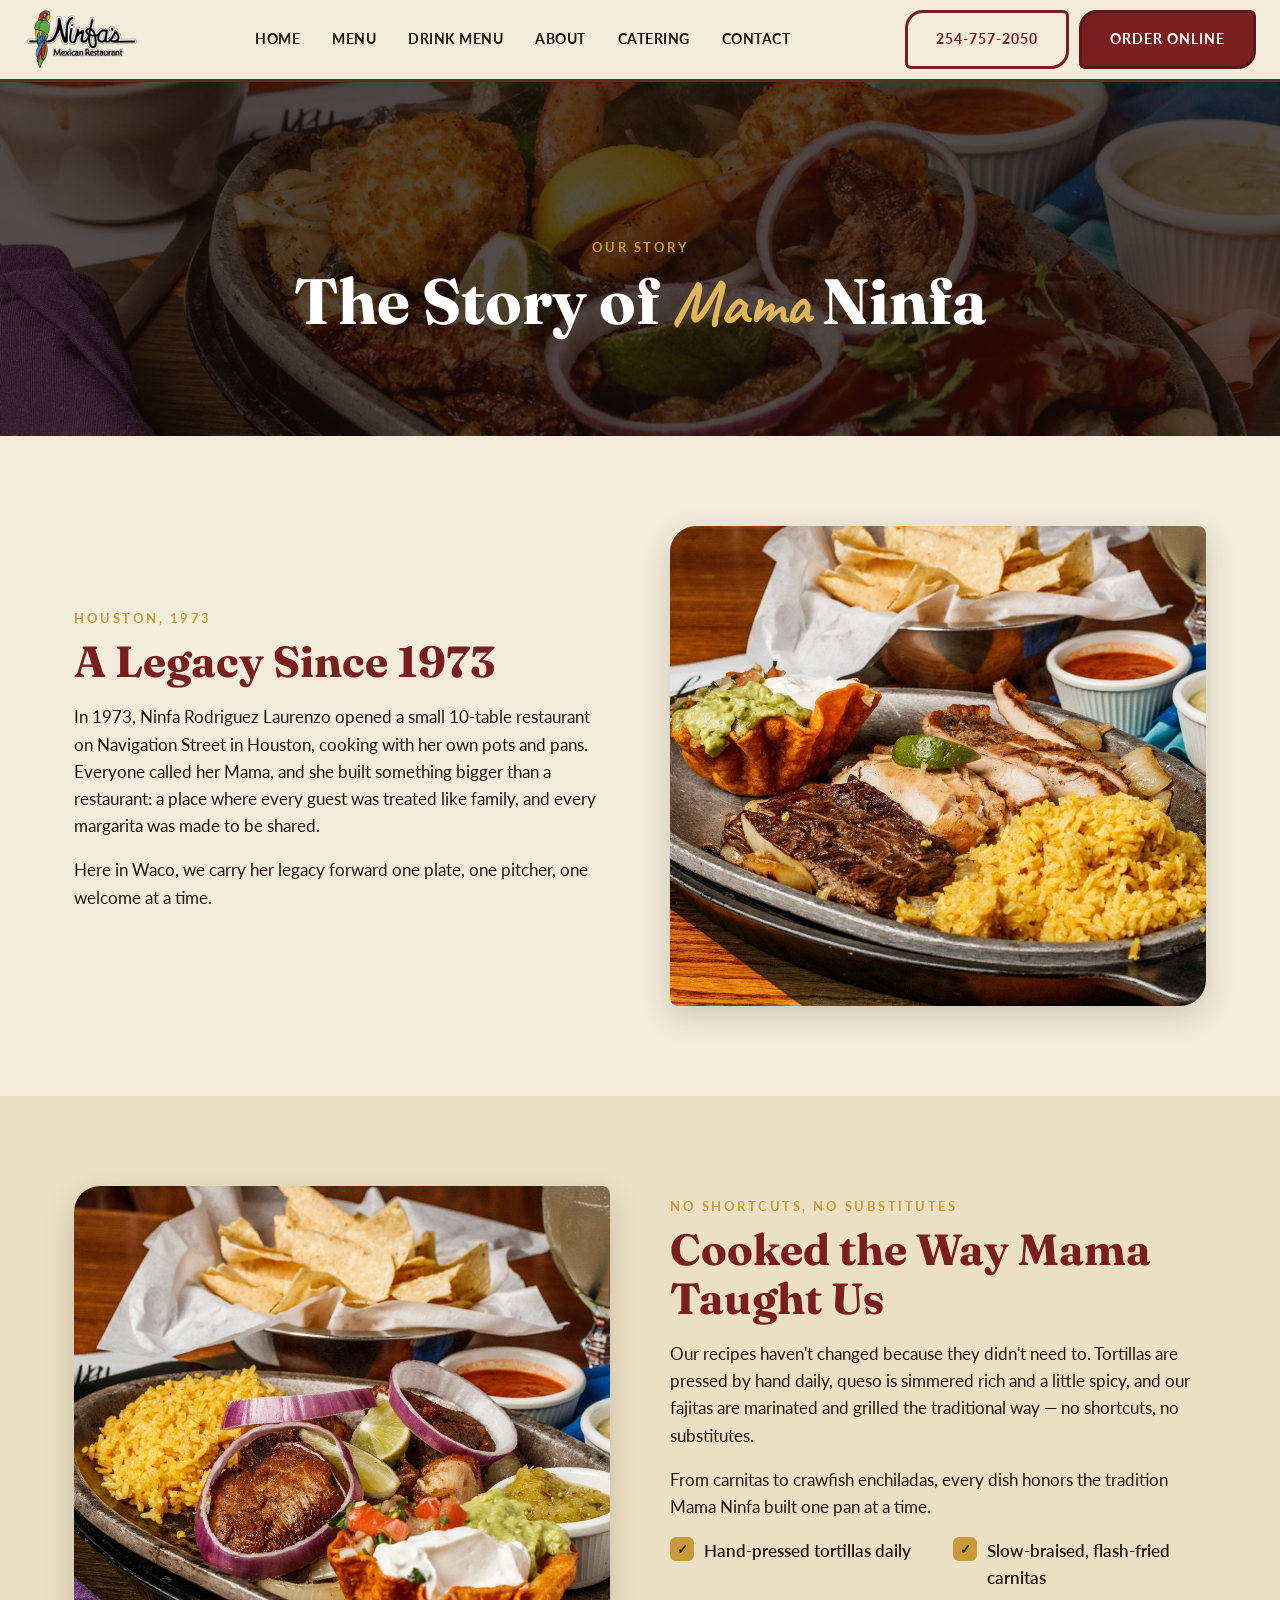
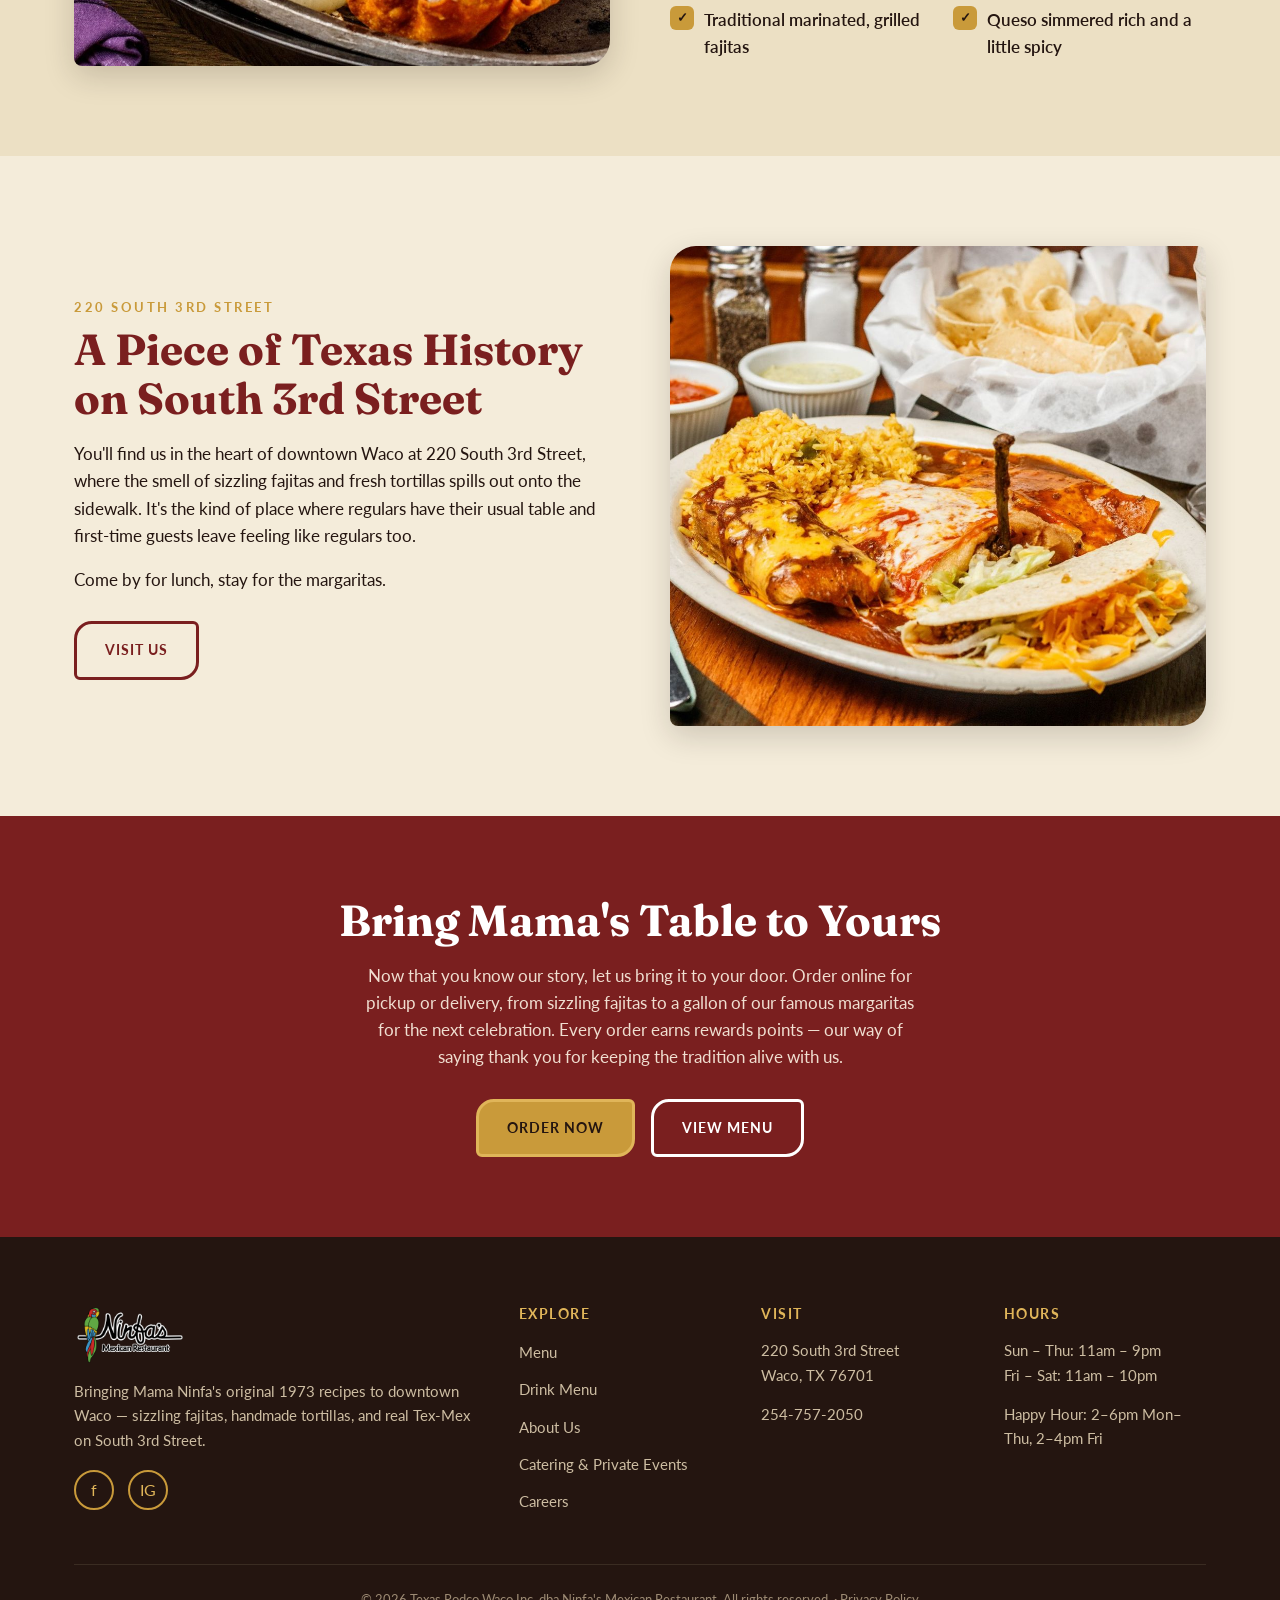
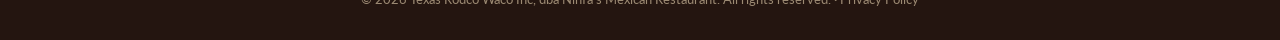
==== about.html @ 849c065f "Add files via upload" ====
<!DOCTYPE html>
<html lang="en">
<head>
<meta charset="UTF-8">
<meta name="viewport" content="width=device-width, initial-scale=1.0">
<title>About Us | Ninfa's Mexican Restaurant | Waco, TX</title>
<meta name="description" content="The story of Mama Ninfa — from a 10-table restaurant in Houston in 1973 to downtown Waco's own Ninfa's Mexican Restaurant on South 3rd Street.">
<link rel="preconnect" href="https://fonts.googleapis.com">
<link rel="preconnect" href="https://fonts.gstatic.com" crossorigin>
<link href="https://fonts.googleapis.com/css2?family=Fraunces:wght@600;700&family=Lato:wght@400;700;900&family=Caveat:wght@700&display=swap" rel="stylesheet">
<link rel="stylesheet" href="site.css">
</head>
<body>

<header class="site-header">
  <div class="nav-wrap">
    <a href="index.html" class="nav-logo"><img src="images/logo.png" alt="Ninfa's Mexican Restaurant"></a>
    <nav>
      <ul class="nav-links" id="navLinks">
        <li><a href="index.html">Home</a></li>
        <li><a href="menu.html">Menu</a></li>
        <li><a href="drink-menu.html">Drink Menu</a></li>
        <li><a href="about.html">About</a></li>
        <li><a href="catering.html">Catering</a></li>
        <li><a href="contact.html">Contact</a></li>
      </ul>
    </nav>
    <div class="nav-cta">
      <a href="tel:2547572050" class="btn btn-outline">254-757-2050</a>
      <a href="https://www.ninfaswaco.com/stores" class="btn btn-primary" target="_blank" rel="noopener">Order Online</a>
      <button class="nav-toggle" id="navToggle" aria-label="Toggle menu">&#9776;</button>
    </div>
  </div>
</header>

<div class="page-hero" style="background-image:url('images/food/parrilla-mixta.jpg');">
  <div class="inner container">
    <span class="eyebrow">Our Story</span>
    <h1>The Story of <span class="script" style="color:var(--gold-light);">Mama</span> Ninfa</h1>
  </div>
</div>

<section>
  <div class="container">
    <div class="split">
      <div>
        <span class="eyebrow">Houston, 1973</span>
        <h2>A Legacy Since 1973</h2>
        <p>In 1973, Ninfa Rodriguez Laurenzo opened a small 10-table restaurant on Navigation Street in Houston, cooking with her own pots and pans. Everyone called her Mama, and she built something bigger than a restaurant: a place where every guest was treated like family, and every margarita was made to be shared.</p>
        <p>Here in Waco, we carry her legacy forward one plate, one pitcher, one welcome at a time.</p>
      </div>
      <div>
        <img src="images/food/tommie.jpg" alt="Fajita platter at Ninfa's Mexican Restaurant">
      </div>
    </div>
  </div>
</section>

<section class="section-alt">
  <div class="container">
    <div class="split reverse">
      <div>
        <span class="eyebrow">No Shortcuts, No Substitutes</span>
        <h2>Cooked the Way Mama Taught Us</h2>
        <p>Our recipes haven't changed because they didn't need to. Tortillas are pressed by hand daily, queso is simmered rich and a little spicy, and our fajitas are marinated and grilled the traditional way &mdash; no shortcuts, no substitutes.</p>
        <p>From carnitas to crawfish enchiladas, every dish honors the tradition Mama Ninfa built one pan at a time.</p>
        <ul class="checklist">
          <li>Hand-pressed tortillas daily</li>
          <li>Slow-braised, flash-fried carnitas</li>
          <li>Traditional marinated, grilled fajitas</li>
          <li>Queso simmered rich and a little spicy</li>
        </ul>
      </div>
      <div>
        <img src="images/food/carnita.jpg" alt="Carnitas at Ninfa's Mexican Restaurant">
      </div>
    </div>
  </div>
</section>

<section>
  <div class="container">
    <div class="split">
      <div>
        <span class="eyebrow">220 South 3rd Street</span>
        <h2>A Piece of Texas History on South 3rd Street</h2>
        <p>You'll find us in the heart of downtown Waco at 220 South 3rd Street, where the smell of sizzling fajitas and fresh tortillas spills out onto the sidewalk. It's the kind of place where regulars have their usual table and first-time guests leave feeling like regulars too.</p>
        <p>Come by for lunch, stay for the margaritas.</p>
        <div style="margin-top:28px;">
          <a href="contact.html" class="btn btn-outline">Visit Us</a>
        </div>
      </div>
      <div>
        <img src="images/food/presidente.jpg" alt="El Presidente plato at Ninfa's Mexican Restaurant">
      </div>
    </div>
  </div>
</section>

<section class="cta-banner">
  <div class="container">
    <h2>Bring Mama's Table to Yours</h2>
    <p>Now that you know our story, let us bring it to your door. Order online for pickup or delivery, from sizzling fajitas to a gallon of our famous margaritas for the next celebration. Every order earns rewards points &mdash; our way of saying thank you for keeping the tradition alive with us.</p>
    <div class="hero-ctas" style="justify-content:center;">
      <a href="https://www.ninfaswaco.com/stores" class="btn btn-gold" target="_blank" rel="noopener">Order Now</a>
      <a href="menu.html" class="btn btn-outline" style="border-color:#fff;color:#fff;">View Menu</a>
    </div>
  </div>
</section>

<footer class="site-footer">
  <div class="container">
    <div class="footer-grid">
      <div>
        <div class="footer-logo"><img src="images/logo.png" alt="Ninfa's Mexican Restaurant"></div>
        <p>Bringing Mama Ninfa's original 1973 recipes to downtown Waco &mdash; sizzling fajitas, handmade tortillas, and real Tex-Mex on South 3rd Street.</p>
        <div class="footer-social">
          <a href="https://www.facebook.com/NinfasWaco/" target="_blank" rel="noopener" aria-label="Facebook">f</a>
          <a href="https://www.instagram.com/ninfaswaco/" target="_blank" rel="noopener" aria-label="Instagram">IG</a>
        </div>
      </div>
      <div>
        <h4>Explore</h4>
        <ul>
          <li><a href="menu.html">Menu</a></li>
          <li><a href="drink-menu.html">Drink Menu</a></li>
          <li><a href="about.html">About Us</a></li>
          <li><a href="catering.html">Catering &amp; Private Events</a></li>
          <li><a href="careers.html">Careers</a></li>
        </ul>
      </div>
      <div>
        <h4>Visit</h4>
        <p>220 South 3rd Street<br>Waco, TX 76701</p>
        <p><a href="tel:2547572050">254-757-2050</a></p>
      </div>
      <div>
        <h4>Hours</h4>
        <p>Sun &ndash; Thu: 11am &ndash; 9pm<br>Fri &ndash; Sat: 11am &ndash; 10pm</p>
        <p>Happy Hour: 2&ndash;6pm Mon&ndash;Thu, 2&ndash;4pm Fri</p>
      </div>
    </div>
    <div class="footer-bottom">
      &copy; 2026 Texas Rodco Waco Inc, dba Ninfa's Mexican Restaurant. All rights reserved. &middot; <a href="privacy-policy.html">Privacy Policy</a>
    </div>
  </div>
</footer>

<script>
document.getElementById('navToggle').addEventListener('click', function(){
  document.getElementById('navLinks').classList.toggle('open');
});
</script>
</body>
</html>
---- site.css ----
/* =========================================================
   Ninfa's Mexican Restaurant — site stylesheet
   Brand system derived from Ninfa's own marketing materials:
   deep maroon, warm gold, cream background, near-black text,
   a small teal accent. Headline font: Fraunces (bold display
   serif, echoes the bold editorial serif used in their social
   posts). Body font: Lato.
   ========================================================= */

:root {
  --maroon: #7a1f1f;
  --maroon-dark: #5c1717;
  --gold: #c99a3a;
  --gold-light: #e0b559;
  --cream: #f4ecda;
  --cream-dark: #ece0c4;
  --ink: #241510;
  --ink-soft: #4a3a30;
  --teal: #2f6e6a;
  --white: #ffffff;
  --shadow: 0 10px 30px rgba(36, 21, 16, 0.18);
  --radius-lg: 26px 8px;
  --radius-md: 18px 6px;
}

* { box-sizing: border-box; }
html { scroll-behavior: smooth; }
body {
  margin: 0;
  background: var(--cream);
  color: var(--ink);
  font-family: 'Lato', sans-serif;
  font-size: 17px;
  line-height: 1.6;
}

h1, h2, h3, h4 {
  font-family: 'Fraunces', serif;
  font-weight: 700;
  color: var(--maroon);
  margin: 0 0 0.4em;
  line-height: 1.12;
}

h1 { font-size: clamp(2.6rem, 5vw, 4.4rem); }
h2 { font-size: clamp(2rem, 3.4vw, 2.9rem); }
h3 { font-size: clamp(1.3rem, 2vw, 1.6rem); }

p { margin: 0 0 1em; }

a { color: inherit; text-decoration: none; }

.eyebrow {
  display: inline-block;
  font-family: 'Lato', sans-serif;
  font-weight: 700;
  letter-spacing: 2.5px;
  text-transform: uppercase;
  font-size: 0.82rem;
  color: var(--gold);
  margin-bottom: 0.6em;
}

.script {
  font-family: 'Caveat', cursive;
  font-weight: 700;
  color: var(--teal);
}

.container {
  max-width: 1180px;
  margin: 0 auto;
  padding: 0 24px;
}

img { max-width: 100%; display: block; }

/* ---------- Buttons ---------- */
.btn {
  display: inline-block;
  font-family: 'Lato', sans-serif;
  font-weight: 700;
  letter-spacing: 1px;
  text-transform: uppercase;
  font-size: 0.88rem;
  padding: 15px 28px;
  border-radius: var(--radius-md);
  border: 3px solid transparent;
  cursor: pointer;
  transition: all 0.2s ease;
}
.btn-primary {
  background: var(--maroon);
  color: var(--white);
  border-color: var(--maroon-dark);
}
.btn-primary:hover { background: var(--gold); color: var(--ink); border-color: var(--gold-light); }
.btn-outline {
  background: transparent;
  color: var(--maroon);
  border-color: var(--maroon);
}
.btn-outline:hover { background: var(--maroon); color: var(--white); }
.btn-gold {
  background: var(--gold);
  color: var(--ink);
  border-color: var(--gold-light);
}
.btn-gold:hover { background: var(--maroon); color: var(--white); border-color: var(--maroon-dark); }

/* ---------- Header / Nav ---------- */
.site-header {
  position: sticky;
  top: 0;
  z-index: 100;
  background: var(--cream);
  border-bottom: 3px solid var(--maroon);
}
.nav-wrap {
  display: flex;
  align-items: center;
  justify-content: space-between;
  padding: 10px 24px;
  max-width: 1280px;
  margin: 0 auto;
}
.nav-logo img { height: 58px; width: auto; }
.nav-links {
  display: flex;
  align-items: center;
  gap: 28px;
  list-style: none;
  margin: 0;
  padding: 0;
  font-weight: 700;
  text-transform: uppercase;
  font-size: 0.86rem;
  letter-spacing: 0.5px;
}
.nav-links a { padding: 6px 2px; border-bottom: 2px solid transparent; }
.nav-links a:hover { border-color: var(--gold); color: var(--maroon); }
.nav-cta { display: flex; gap: 10px; align-items: center; }
.nav-toggle {
  display: none;
  background: none;
  border: none;
  font-size: 1.8rem;
  color: var(--maroon);
  cursor: pointer;
}

@media (max-width: 920px) {
  .nav-links { display: none; position: absolute; top: 100%; left: 0; right: 0; background: var(--cream); flex-direction: column; align-items: flex-start; padding: 18px 24px; border-bottom: 3px solid var(--maroon); gap: 16px; }
  .nav-links.open { display: flex; }
  .nav-toggle { display: block; }
  .nav-cta .btn-outline { display: none; }
}

/* ---------- Hero ---------- */
.hero {
  position: relative;
  min-height: 86vh;
  display: flex;
  align-items: center;
  background-size: cover;
  background-position: center;
  color: var(--white);
}
.hero::after {
  content: '';
  position: absolute;
  inset: 0;
  background: linear-gradient(100deg, rgba(20,10,8,0.82) 0%, rgba(20,10,8,0.55) 45%, rgba(20,10,8,0.25) 100%);
}
.hero-content { position: relative; z-index: 2; max-width: 640px; padding: 60px 24px; }
.hero h1 { color: var(--white); }
.hero .eyebrow { color: var(--gold-light); }
.hero p.lead { font-size: 1.2rem; color: #f3e9d8; max-width: 520px; }
.hero-ctas { display: flex; gap: 16px; flex-wrap: wrap; margin-top: 28px; }

/* ---------- Sections ---------- */
section { padding: 90px 0; }
.section-alt { background: var(--cream-dark); }
.section-dark { background: var(--ink); color: #f3e9d8; }
.section-dark h2 { color: var(--gold-light); }
.section-head { max-width: 700px; margin: 0 auto 50px; text-align: center; }
.section-head.left { margin: 0 0 50px; text-align: left; }

/* ---------- Highlight / menu cards ---------- */
.card-grid {
  display: grid;
  grid-template-columns: repeat(3, 1fr);
  gap: 28px;
}
@media (max-width: 920px) { .card-grid { grid-template-columns: repeat(2, 1fr); } }
@media (max-width: 620px) { .card-grid { grid-template-columns: 1fr; } }

.dish-card {
  background: var(--white);
  border-radius: var(--radius-lg);
  overflow: hidden;
  box-shadow: var(--shadow);
  display: flex;
  flex-direction: column;
}
.dish-card img { height: 220px; width: 100%; object-fit: cover; }
.dish-card-body { padding: 22px 24px 26px; flex: 1; display: flex; flex-direction: column; }
.dish-card-body h3 { margin-bottom: 8px; }
.dish-card-body p { color: var(--ink-soft); font-size: 0.97rem; flex: 1; }
.dish-price { color: var(--maroon); font-weight: 700; font-family: 'Fraunces', serif; font-size: 1.15rem; margin-top: 6px; }

/* ---------- About / story split ---------- */
.split {
  display: grid;
  grid-template-columns: 1fr 1fr;
  gap: 60px;
  align-items: center;
}
@media (max-width: 860px) { .split { grid-template-columns: 1fr; gap: 36px; } }
.split img { border-radius: var(--radius-lg); box-shadow: var(--shadow); width: 100%; height: 480px; object-fit: cover; }
.split.reverse { direction: rtl; }
.split.reverse > * { direction: ltr; }

/* ---------- Checklist ---------- */
.checklist { list-style: none; margin: 0; padding: 0; display: grid; grid-template-columns: 1fr 1fr; gap: 14px 30px; }
@media (max-width: 560px) { .checklist { grid-template-columns: 1fr; } }
.checklist li { display: flex; align-items: flex-start; gap: 10px; font-weight: 600; }
.checklist li::before {
  content: '✓';
  flex: none;
  width: 24px; height: 24px;
  background: var(--gold);
  color: var(--ink);
  border-radius: 6px;
  display: flex; align-items: center; justify-content: center;
  font-size: 0.8rem;
  font-weight: 900;
}

/* ---------- Reviews ---------- */
.review-grid { display: grid; grid-template-columns: repeat(3, 1fr); gap: 26px; }
@media (max-width: 920px) { .review-grid { grid-template-columns: 1fr; } }
.review-card {
  background: var(--white);
  border-radius: var(--radius-md);
  padding: 28px 26px;
  box-shadow: var(--shadow);
}
.review-stars { color: var(--gold); letter-spacing: 2px; margin-bottom: 10px; font-size: 1.1rem; }
.review-quote { color: var(--ink-soft); font-size: 0.97rem; margin-bottom: 16px; }
.review-name { font-family: 'Fraunces', serif; font-weight: 700; color: var(--maroon); }
.review-source { font-size: 0.82rem; color: var(--ink-soft); text-transform: uppercase; letter-spacing: 1px; }

/* ---------- Instagram strip ---------- */
.insta-strip { display: grid; grid-template-columns: repeat(6, 1fr); gap: 4px; }
@media (max-width: 920px) { .insta-strip { grid-template-columns: repeat(3, 1fr); } }
.insta-strip a { display: block; aspect-ratio: 4/5; overflow: hidden; position: relative; }
.insta-strip img { width: 100%; height: 100%; object-fit: cover; transition: transform 0.3s ease; }
.insta-strip a:hover img { transform: scale(1.06); }

/* ---------- Footer ---------- */
.site-footer { background: var(--ink); color: #e8dcc8; padding: 70px 0 30px; }
.footer-grid { display: grid; grid-template-columns: 2fr 1fr 1fr 1fr; gap: 40px; margin-bottom: 50px; }
@media (max-width: 860px) { .footer-grid { grid-template-columns: 1fr 1fr; } }
.footer-grid h4 { color: var(--gold-light); text-transform: uppercase; font-family: 'Lato', sans-serif; font-size: 0.85rem; letter-spacing: 1.5px; margin-bottom: 16px; }
.footer-grid a, .footer-grid p { color: #cdbda2; font-size: 0.95rem; }
.footer-grid ul { list-style: none; margin: 0; padding: 0; display: flex; flex-direction: column; gap: 10px; }
.footer-logo img { height: 56px; margin-bottom: 16px; }
.footer-social { display: flex; gap: 14px; margin-top: 18px; }
.footer-social a { width: 40px; height: 40px; border: 2px solid var(--gold); border-radius: 50%; display: flex; align-items: center; justify-content: center; color: var(--gold-light); font-size: 1rem; }
.footer-bottom { border-top: 1px solid #3a2c22; padding-top: 24px; text-align: center; font-size: 0.82rem; color: #9c8a73; }

/* ---------- Page header (interior pages) ---------- */
.page-hero {
  padding: 150px 0 70px;
  background: var(--ink);
  color: var(--white);
  text-align: center;
  background-size: cover;
  background-position: center;
  position: relative;
}
.page-hero::after { content: ''; position: absolute; inset: 0; background: rgba(20,10,8,0.72); }
.page-hero .inner { position: relative; z-index: 2; }
.page-hero h1 { color: var(--white); }

/* ---------- Menu page ---------- */
.menu-nav {
  position: sticky;
  top: 80px;
  z-index: 50;
  background: var(--cream);
  border-bottom: 2px solid var(--gold);
  overflow-x: auto;
  white-space: nowrap;
  padding: 14px 0;
}
.menu-nav .container { display: flex; gap: 10px; }
.menu-nav a {
  flex: none;
  font-weight: 700;
  font-size: 0.82rem;
  text-transform: uppercase;
  letter-spacing: 0.5px;
  padding: 8px 16px;
  border-radius: 20px;
  border: 2px solid var(--maroon);
  color: var(--maroon);
}
.menu-nav a:hover { background: var(--maroon); color: var(--white); }

.menu-section { padding: 70px 0; border-bottom: 1px solid var(--cream-dark); }
.menu-section-head { display: flex; align-items: baseline; justify-content: space-between; gap: 20px; margin-bottom: 36px; flex-wrap: wrap; }
.menu-section-head h2 { margin: 0; }
.menu-section-note { color: var(--ink-soft); font-style: italic; font-size: 0.95rem; }

.menu-photo-divider {
  width: 100%;
  height: 340px;
  object-fit: cover;
  border-radius: var(--radius-lg);
  margin-bottom: 40px;
  box-shadow: var(--shadow);
}

.menu-items { display: grid; grid-template-columns: 1fr 1fr; gap: 30px 50px; }
@media (max-width: 760px) { .menu-items { grid-template-columns: 1fr; } }
.menu-item { border-bottom: 1px dotted #cdb98c; padding-bottom: 16px; }
.menu-item-top { display: flex; justify-content: space-between; align-items: baseline; gap: 14px; }
.menu-item-top h4 { font-family: 'Fraunces', serif; font-weight: 700; font-size: 1.08rem; color: var(--ink); margin: 0; }
.menu-item-price { font-family: 'Fraunces', serif; font-weight: 700; color: var(--maroon); white-space: nowrap; }
.menu-item p { margin: 6px 0 0; font-size: 0.93rem; color: var(--ink-soft); }

/* ---------- CTA banner ---------- */
.cta-banner {
  background: var(--maroon);
  color: var(--white);
  text-align: center;
  padding: 80px 0;
}
.cta-banner h2 { color: var(--white); }
.cta-banner p { color: #f0ded0; max-width: 560px; margin: 0 auto 28px; }

/* ---------- Info cards (contact / hours) ---------- */
.info-grid { display: grid; grid-template-columns: repeat(3, 1fr); gap: 30px; }
@media (max-width: 860px) { .info-grid { grid-template-columns: 1fr; } }
.info-card { background: var(--white); border-radius: var(--radius-md); padding: 32px; box-shadow: var(--shadow); text-align: center; }
.info-card h3 { color: var(--maroon); }

/* ---------- Map ---------- */
.map-embed { border-radius: var(--radius-lg); overflow: hidden; box-shadow: var(--shadow); border: none; width: 100%; height: 420px; }
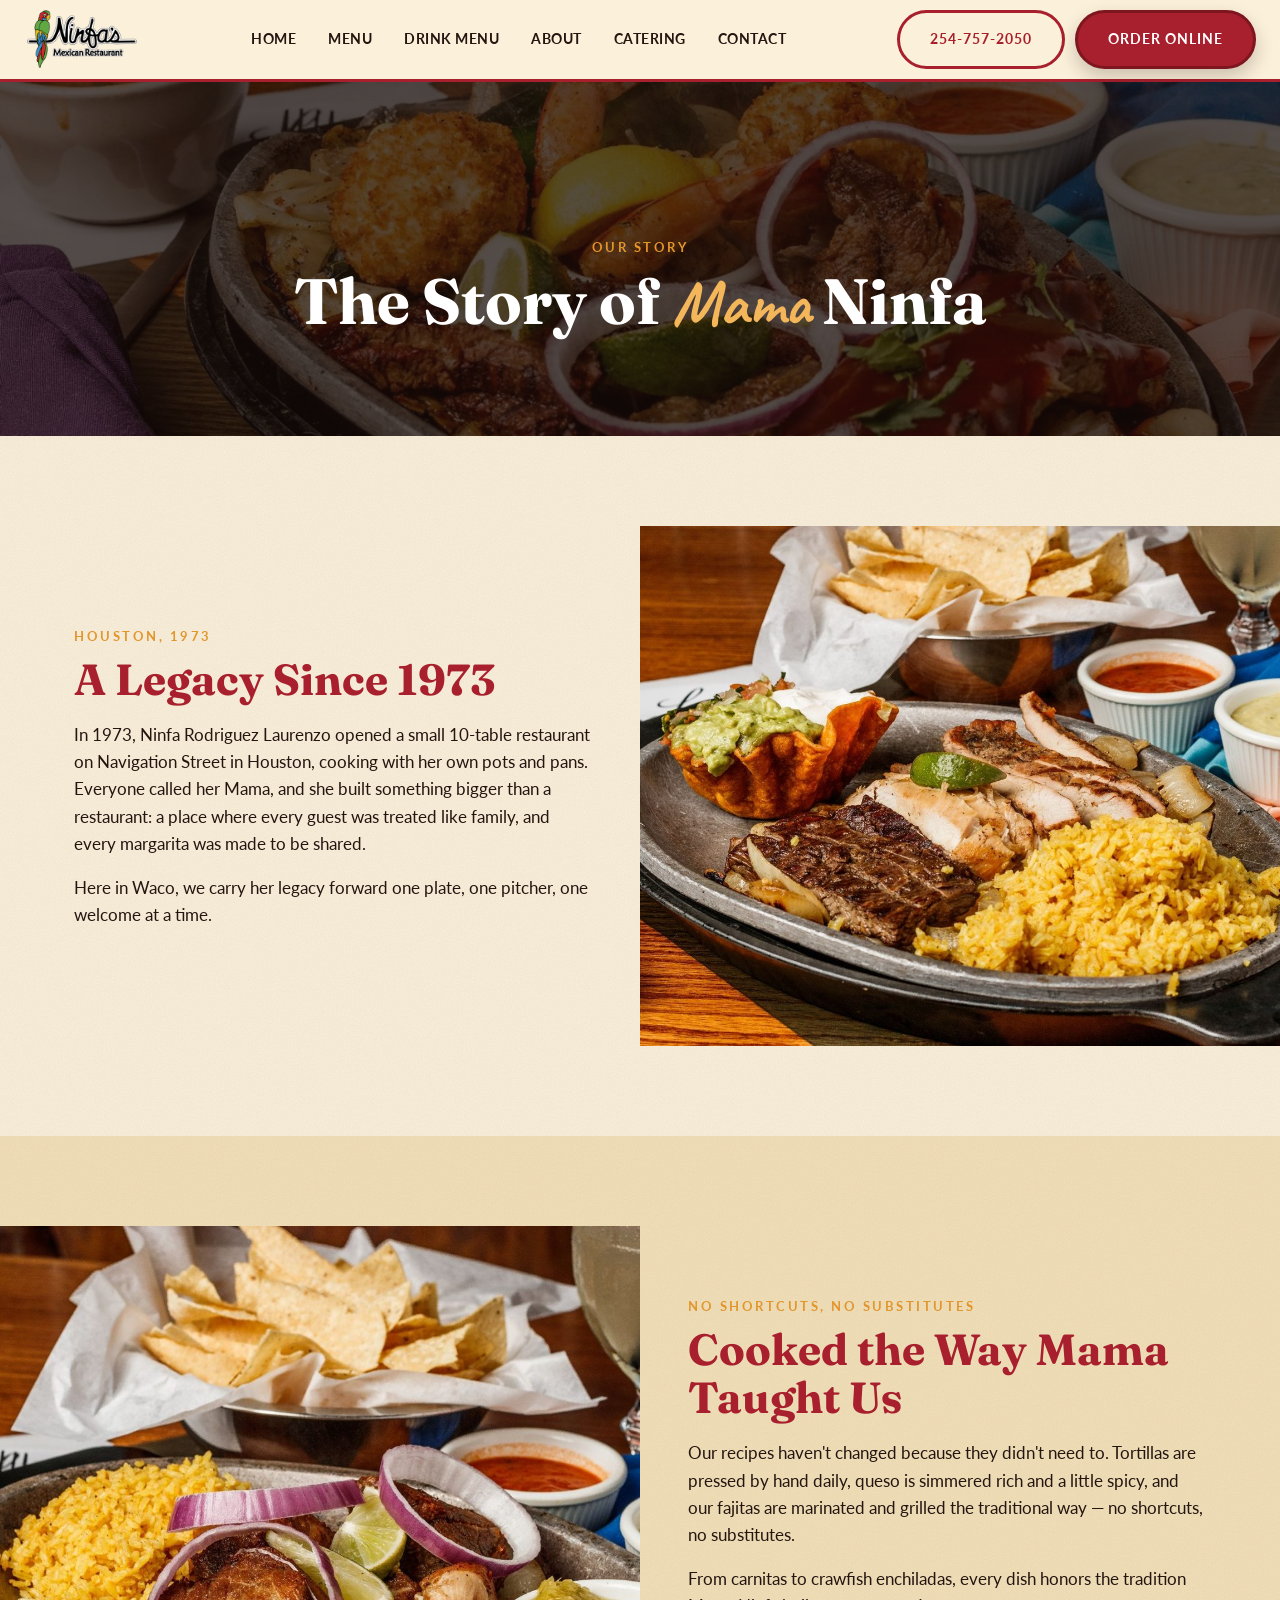
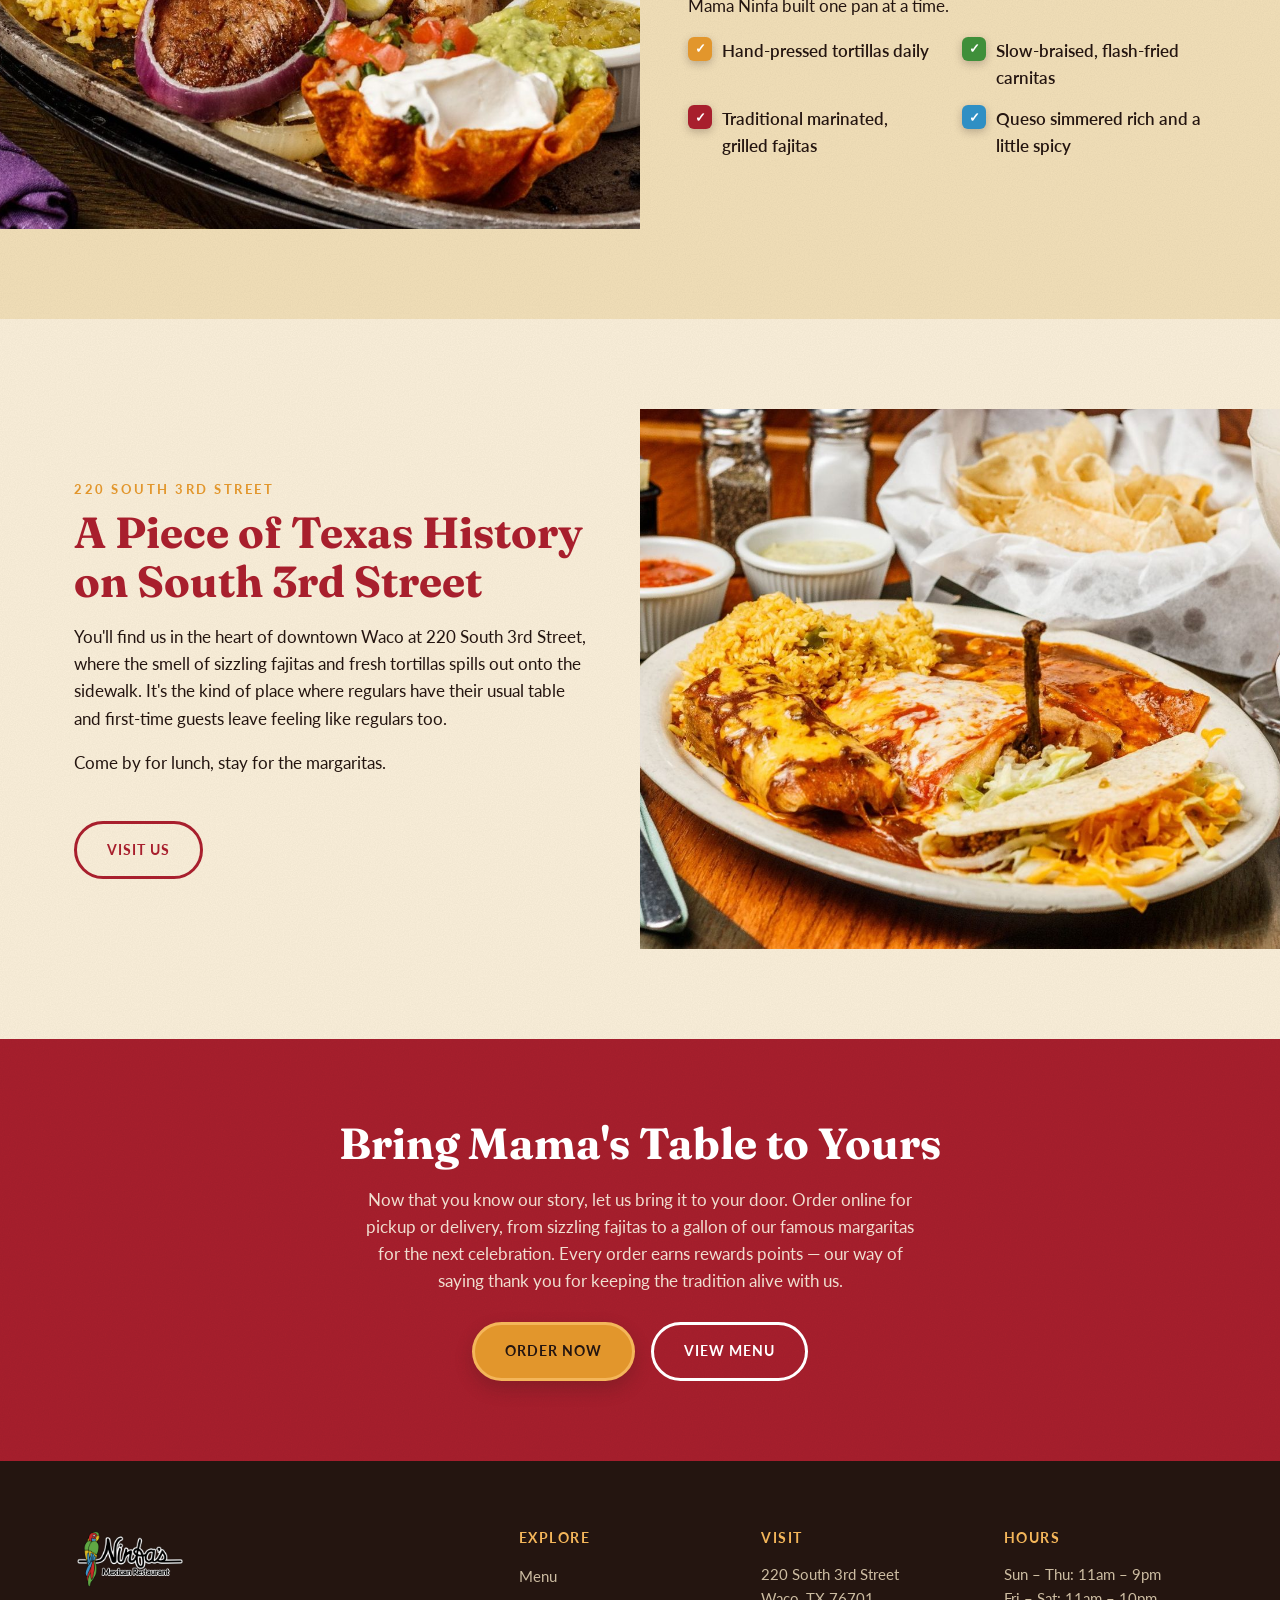
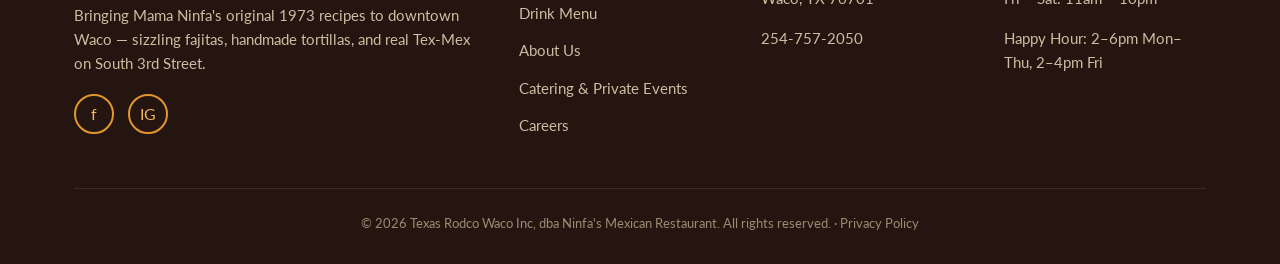
==== commit 9d37edfb: "Add files via upload" ====
--- a/about.html
+++ b/about.html
@@ -41,58 +41,52 @@
 </div>
 
 <section>
-  <div class="container">
-    <div class="split">
-      <div>
-        <span class="eyebrow">Houston, 1973</span>
-        <h2>A Legacy Since 1973</h2>
-        <p>In 1973, Ninfa Rodriguez Laurenzo opened a small 10-table restaurant on Navigation Street in Houston, cooking with her own pots and pans. Everyone called her Mama, and she built something bigger than a restaurant: a place where every guest was treated like family, and every margarita was made to be shared.</p>
-        <p>Here in Waco, we carry her legacy forward one plate, one pitcher, one welcome at a time.</p>
-      </div>
-      <div>
-        <img src="images/food/tommie.jpg" alt="Fajita platter at Ninfa's Mexican Restaurant">
-      </div>
+  <div class="bleed-split">
+    <div class="bleed-text">
+      <span class="eyebrow">Houston, 1973</span>
+      <h2>A Legacy Since 1973</h2>
+      <p>In 1973, Ninfa Rodriguez Laurenzo opened a small 10-table restaurant on Navigation Street in Houston, cooking with her own pots and pans. Everyone called her Mama, and she built something bigger than a restaurant: a place where every guest was treated like family, and every margarita was made to be shared.</p>
+      <p>Here in Waco, we carry her legacy forward one plate, one pitcher, one welcome at a time.</p>
+    </div>
+    <div class="bleed-media">
+      <img src="images/food/tommie.jpg" alt="Fajita platter at Ninfa's Mexican Restaurant">
     </div>
   </div>
 </section>
 
 <section class="section-alt">
-  <div class="container">
-    <div class="split reverse">
-      <div>
-        <span class="eyebrow">No Shortcuts, No Substitutes</span>
-        <h2>Cooked the Way Mama Taught Us</h2>
-        <p>Our recipes haven't changed because they didn't need to. Tortillas are pressed by hand daily, queso is simmered rich and a little spicy, and our fajitas are marinated and grilled the traditional way &mdash; no shortcuts, no substitutes.</p>
-        <p>From carnitas to crawfish enchiladas, every dish honors the tradition Mama Ninfa built one pan at a time.</p>
-        <ul class="checklist">
-          <li>Hand-pressed tortillas daily</li>
-          <li>Slow-braised, flash-fried carnitas</li>
-          <li>Traditional marinated, grilled fajitas</li>
-          <li>Queso simmered rich and a little spicy</li>
-        </ul>
-      </div>
-      <div>
-        <img src="images/food/carnita.jpg" alt="Carnitas at Ninfa's Mexican Restaurant">
-      </div>
+  <div class="bleed-split reverse">
+    <div class="bleed-text">
+      <span class="eyebrow">No Shortcuts, No Substitutes</span>
+      <h2>Cooked the Way Mama Taught Us</h2>
+      <p>Our recipes haven't changed because they didn't need to. Tortillas are pressed by hand daily, queso is simmered rich and a little spicy, and our fajitas are marinated and grilled the traditional way &mdash; no shortcuts, no substitutes.</p>
+      <p>From carnitas to crawfish enchiladas, every dish honors the tradition Mama Ninfa built one pan at a time.</p>
+      <ul class="checklist">
+        <li>Hand-pressed tortillas daily</li>
+        <li>Slow-braised, flash-fried carnitas</li>
+        <li>Traditional marinated, grilled fajitas</li>
+        <li>Queso simmered rich and a little spicy</li>
+      </ul>
+    </div>
+    <div class="bleed-media">
+      <img src="images/food/carnita.jpg" alt="Carnitas at Ninfa's Mexican Restaurant">
     </div>
   </div>
 </section>
 
 <section>
-  <div class="container">
-    <div class="split">
-      <div>
-        <span class="eyebrow">220 South 3rd Street</span>
-        <h2>A Piece of Texas History on South 3rd Street</h2>
-        <p>You'll find us in the heart of downtown Waco at 220 South 3rd Street, where the smell of sizzling fajitas and fresh tortillas spills out onto the sidewalk. It's the kind of place where regulars have their usual table and first-time guests leave feeling like regulars too.</p>
-        <p>Come by for lunch, stay for the margaritas.</p>
-        <div style="margin-top:28px;">
-          <a href="contact.html" class="btn btn-outline">Visit Us</a>
-        </div>
+  <div class="bleed-split">
+    <div class="bleed-text">
+      <span class="eyebrow">220 South 3rd Street</span>
+      <h2>A Piece of Texas History on South 3rd Street</h2>
+      <p>You'll find us in the heart of downtown Waco at 220 South 3rd Street, where the smell of sizzling fajitas and fresh tortillas spills out onto the sidewalk. It's the kind of place where regulars have their usual table and first-time guests leave feeling like regulars too.</p>
+      <p>Come by for lunch, stay for the margaritas.</p>
+      <div style="margin-top:28px;">
+        <a href="contact.html" class="btn btn-outline">Visit Us</a>
       </div>
-      <div>
-        <img src="images/food/presidente.jpg" alt="El Presidente plato at Ninfa's Mexican Restaurant">
-      </div>
+    </div>
+    <div class="bleed-media">
+      <img src="images/food/presidente.jpg" alt="El Presidente plato at Ninfa's Mexican Restaurant">
     </div>
   </div>
 </section>
--- a/site.css
+++ b/site.css
@@ -8,26 +8,37 @@
    ========================================================= */
 
 :root {
-  --maroon: #7a1f1f;
-  --maroon-dark: #5c1717;
-  --gold: #c99a3a;
-  --gold-light: #e0b559;
-  --cream: #f4ecda;
-  --cream-dark: #ece0c4;
+  /* Brightened off the real Ninfa's parrot logo (green body, red crown,
+     gold beak, blue wing-tip) instead of a muted steakhouse palette —
+     the brand mark is vibrant, so the site should read that way too. */
+  --maroon: #a81f2d;
+  --maroon-dark: #7e1620;
+  --gold: #e2962c;
+  --gold-light: #f4b65a;
+  --cream: #fbf0da;
+  --cream-dark: #f3e0b9;
   --ink: #241510;
   --ink-soft: #4a3a30;
-  --teal: #2f6e6a;
+  --teal: #1f8f8a;
+  --green: #3f8f3a;
+  --green-dark: #2d6b29;
+  --sky: #2f8fc4;
   --white: #ffffff;
   --shadow: 0 10px 30px rgba(36, 21, 16, 0.18);
+  --shadow-lg: 0 20px 44px rgba(36, 21, 16, 0.26);
   --radius-lg: 26px 8px;
   --radius-md: 18px 6px;
+  /* Subtle fractal-noise grain, generated inline (no stock texture file needed) —
+     gives flat color fields a bit of woven/paper depth instead of sitting dead flat. */
+  --grain: url("data:image/svg+xml,%3Csvg xmlns='http://www.w3.org/2000/svg' width='180' height='180'%3E%3Cfilter id='n'%3E%3CfeTurbulence type='fractalNoise' baseFrequency='0.85' numOctaves='2' stitchTiles='stitch'/%3E%3CfeColorMatrix type='matrix' values='0 0 0 0 0 0 0 0 0 0 0 0 0 0 0 0 0 0 0.05 0'/%3E%3C/filter%3E%3Crect width='100%25' height='100%25' filter='url(%23n)'/%3E%3C/svg%3E");
 }
 
 * { box-sizing: border-box; }
 html { scroll-behavior: smooth; }
 body {
   margin: 0;
-  background: var(--cream);
+  background-color: var(--cream);
+  background-image: var(--grain);
   color: var(--ink);
   font-family: 'Lato', sans-serif;
   font-size: 17px;
@@ -64,7 +75,7 @@
 .script {
   font-family: 'Caveat', cursive;
   font-weight: 700;
-  color: var(--teal);
+  color: var(--green);
 }
 
 .container {
@@ -83,12 +94,15 @@
   letter-spacing: 1px;
   text-transform: uppercase;
   font-size: 0.88rem;
-  padding: 15px 28px;
-  border-radius: var(--radius-md);
+  padding: 15px 30px;
+  border-radius: 999px;
   border: 3px solid transparent;
   cursor: pointer;
-  transition: all 0.2s ease;
-}
+  transition: transform 0.2s ease, box-shadow 0.2s ease, background 0.2s ease, color 0.2s ease, border-color 0.2s ease;
+  box-shadow: 0 8px 18px rgba(36, 21, 16, 0.22);
+}
+.btn:hover { transform: translateY(-3px); box-shadow: 0 14px 26px rgba(36, 21, 16, 0.28); }
+.btn:active { transform: translateY(-1px); }
 .btn-primary {
   background: var(--maroon);
   color: var(--white);
@@ -99,8 +113,9 @@
   background: transparent;
   color: var(--maroon);
   border-color: var(--maroon);
-}
-.btn-outline:hover { background: var(--maroon); color: var(--white); }
+  box-shadow: none;
+}
+.btn-outline:hover { background: var(--maroon); color: var(--white); box-shadow: 0 14px 26px rgba(36, 21, 16, 0.28); }
 .btn-gold {
   background: var(--gold);
   color: var(--ink);
@@ -180,8 +195,8 @@
 
 /* ---------- Sections ---------- */
 section { padding: 90px 0; }
-.section-alt { background: var(--cream-dark); }
-.section-dark { background: var(--ink); color: #f3e9d8; }
+.section-alt { background-color: var(--cream-dark); background-image: var(--grain); }
+.section-dark { background-color: var(--ink); background-image: var(--grain); color: #f3e9d8; }
 .section-dark h2 { color: var(--gold-light); }
 .section-head { max-width: 700px; margin: 0 auto 50px; text-align: center; }
 .section-head.left { margin: 0 0 50px; text-align: left; }
@@ -202,7 +217,9 @@
   box-shadow: var(--shadow);
   display: flex;
   flex-direction: column;
-}
+  transition: transform 0.25s ease, box-shadow 0.25s ease;
+}
+.dish-card:hover { transform: translateY(-8px); box-shadow: var(--shadow-lg); }
 .dish-card img { height: 220px; width: 100%; object-fit: cover; }
 .dish-card-body { padding: 22px 24px 26px; flex: 1; display: flex; flex-direction: column; }
 .dish-card-body h3 { margin-bottom: 8px; }
@@ -220,6 +237,56 @@
 .split img { border-radius: var(--radius-lg); box-shadow: var(--shadow); width: 100%; height: 480px; object-fit: cover; }
 .split.reverse { direction: rtl; }
 .split.reverse > * { direction: ltr; }
+
+/* ---------- Stat tiles (paired with a split section) ---------- */
+.stat-grid { display: grid; grid-template-columns: 1fr 1fr; gap: 16px; margin-top: 30px; }
+@media (max-width: 460px) { .stat-grid { grid-template-columns: 1fr; } }
+.stat-tile {
+  background: var(--white);
+  border-radius: var(--radius-md);
+  padding: 20px 22px;
+  box-shadow: var(--shadow);
+  transition: transform 0.25s ease, box-shadow 0.25s ease;
+}
+.stat-tile:hover { transform: translateY(-5px); box-shadow: var(--shadow-lg); }
+.stat-tile .stat-num {
+  display: block;
+  font-family: 'Fraunces', serif;
+  font-weight: 700;
+  font-size: 1.7rem;
+  color: var(--maroon);
+  margin-bottom: 4px;
+}
+.stat-tile:nth-child(2) .stat-num { color: var(--green); }
+.stat-tile:nth-child(3) .stat-num { color: var(--sky); }
+.stat-tile:nth-child(4) .stat-num { color: var(--gold); }
+.stat-tile p { margin: 0; font-size: 0.9rem; color: var(--ink-soft); line-height: 1.4; }
+
+/* ---------- Full-bleed alternating split (photo runs edge-to-edge) ---------- */
+.bleed-split { display: grid; grid-template-columns: 1fr 1fr; align-items: stretch; min-height: 520px; }
+@media (max-width: 860px) { .bleed-split { grid-template-columns: 1fr; min-height: auto; } }
+.bleed-split .bleed-text {
+  display: flex;
+  flex-direction: column;
+  justify-content: center;
+  padding: 70px 48px 70px max(24px, calc((100vw - 1180px) / 2 + 24px));
+}
+.bleed-split.reverse { direction: rtl; }
+.bleed-split.reverse .bleed-text { direction: ltr; padding: 70px max(24px, calc((100vw - 1180px) / 2 + 24px)) 70px 48px; }
+.bleed-split.reverse .bleed-media { direction: ltr; }
+@media (max-width: 860px) {
+  .bleed-split .bleed-text, .bleed-split.reverse .bleed-text { padding: 56px 24px; direction: ltr; }
+}
+.bleed-split .bleed-media { position: relative; overflow: hidden; min-height: 320px; }
+.bleed-split .bleed-media img { position: absolute; inset: 0; width: 100%; height: 100%; object-fit: cover; }
+
+/* ---------- Mosaic photo gallery (one large anchor tile + small tiles) ---------- */
+.mosaic-grid { display: grid; grid-template-columns: repeat(4, 1fr); grid-auto-rows: 150px; gap: 6px; }
+@media (max-width: 760px) { .mosaic-grid { grid-template-columns: repeat(2, 1fr); grid-auto-rows: 130px; } }
+.mosaic-grid a { display: block; position: relative; overflow: hidden; }
+.mosaic-grid a:first-child { grid-column: span 2; grid-row: span 2; }
+.mosaic-grid img { width: 100%; height: 100%; object-fit: cover; transition: transform 0.35s ease; }
+.mosaic-grid a:hover img { transform: scale(1.06); }
 
 /* ---------- Checklist ---------- */
 .checklist { list-style: none; margin: 0; padding: 0; display: grid; grid-template-columns: 1fr 1fr; gap: 14px 30px; }
@@ -230,12 +297,17 @@
   flex: none;
   width: 24px; height: 24px;
   background: var(--gold);
-  color: var(--ink);
+  color: var(--white);
+  box-shadow: 0 3px 8px rgba(36, 21, 16, 0.25);
   border-radius: 6px;
+  /* Cycle the checkbox through the logo's parrot colors instead of one flat gold square */
   display: flex; align-items: center; justify-content: center;
   font-size: 0.8rem;
   font-weight: 900;
 }
+.checklist li:nth-child(2)::before { background: var(--green); }
+.checklist li:nth-child(3)::before { background: var(--maroon); }
+.checklist li:nth-child(4)::before { background: var(--sky); }
 
 /* ---------- Reviews ---------- */
 .review-grid { display: grid; grid-template-columns: repeat(3, 1fr); gap: 26px; }
@@ -245,7 +317,12 @@
   border-radius: var(--radius-md);
   padding: 28px 26px;
   box-shadow: var(--shadow);
-}
+  border-top: 4px solid var(--gold);
+  transition: transform 0.25s ease, box-shadow 0.25s ease;
+}
+.review-card:hover { transform: translateY(-6px); box-shadow: var(--shadow-lg); }
+.review-grid .review-card:nth-child(2) { border-top-color: var(--green); }
+.review-grid .review-card:nth-child(3) { border-top-color: var(--sky); }
 .review-stars { color: var(--gold); letter-spacing: 2px; margin-bottom: 10px; font-size: 1.1rem; }
 .review-quote { color: var(--ink-soft); font-size: 0.97rem; margin-bottom: 16px; }
 .review-name { font-family: 'Fraunces', serif; font-weight: 700; color: var(--maroon); }
@@ -267,7 +344,10 @@
 .footer-grid ul { list-style: none; margin: 0; padding: 0; display: flex; flex-direction: column; gap: 10px; }
 .footer-logo img { height: 56px; margin-bottom: 16px; }
 .footer-social { display: flex; gap: 14px; margin-top: 18px; }
-.footer-social a { width: 40px; height: 40px; border: 2px solid var(--gold); border-radius: 50%; display: flex; align-items: center; justify-content: center; color: var(--gold-light); font-size: 1rem; }
+.footer-social a { width: 40px; height: 40px; border: 2px solid var(--gold); border-radius: 50%; display: flex; align-items: center; justify-content: center; color: var(--gold-light); font-size: 1rem; transition: transform 0.2s ease, background 0.2s ease, color 0.2s ease; }
+.footer-social a:hover { transform: translateY(-3px); }
+.footer-social a[aria-label="Facebook"]:hover { background: var(--sky); border-color: var(--sky); color: var(--white); }
+.footer-social a[aria-label="Instagram"]:hover { background: var(--green); border-color: var(--green); color: var(--white); }
 .footer-bottom { border-top: 1px solid #3a2c22; padding-top: 24px; text-align: center; font-size: 0.82rem; color: #9c8a73; }
 
 /* ---------- Page header (interior pages) ---------- */
@@ -333,7 +413,8 @@
 
 /* ---------- CTA banner ---------- */
 .cta-banner {
-  background: var(--maroon);
+  background-color: var(--maroon);
+  background-image: var(--grain);
   color: var(--white);
   text-align: center;
   padding: 80px 0;
@@ -344,7 +425,8 @@
 /* ---------- Info cards (contact / hours) ---------- */
 .info-grid { display: grid; grid-template-columns: repeat(3, 1fr); gap: 30px; }
 @media (max-width: 860px) { .info-grid { grid-template-columns: 1fr; } }
-.info-card { background: var(--white); border-radius: var(--radius-md); padding: 32px; box-shadow: var(--shadow); text-align: center; }
+.info-card { background: var(--white); border-radius: var(--radius-md); padding: 32px; box-shadow: var(--shadow); text-align: center; transition: transform 0.25s ease, box-shadow 0.25s ease; }
+.info-card:hover { transform: translateY(-6px); box-shadow: var(--shadow-lg); }
 .info-card h3 { color: var(--maroon); }
 
 /* ---------- Map ---------- */
